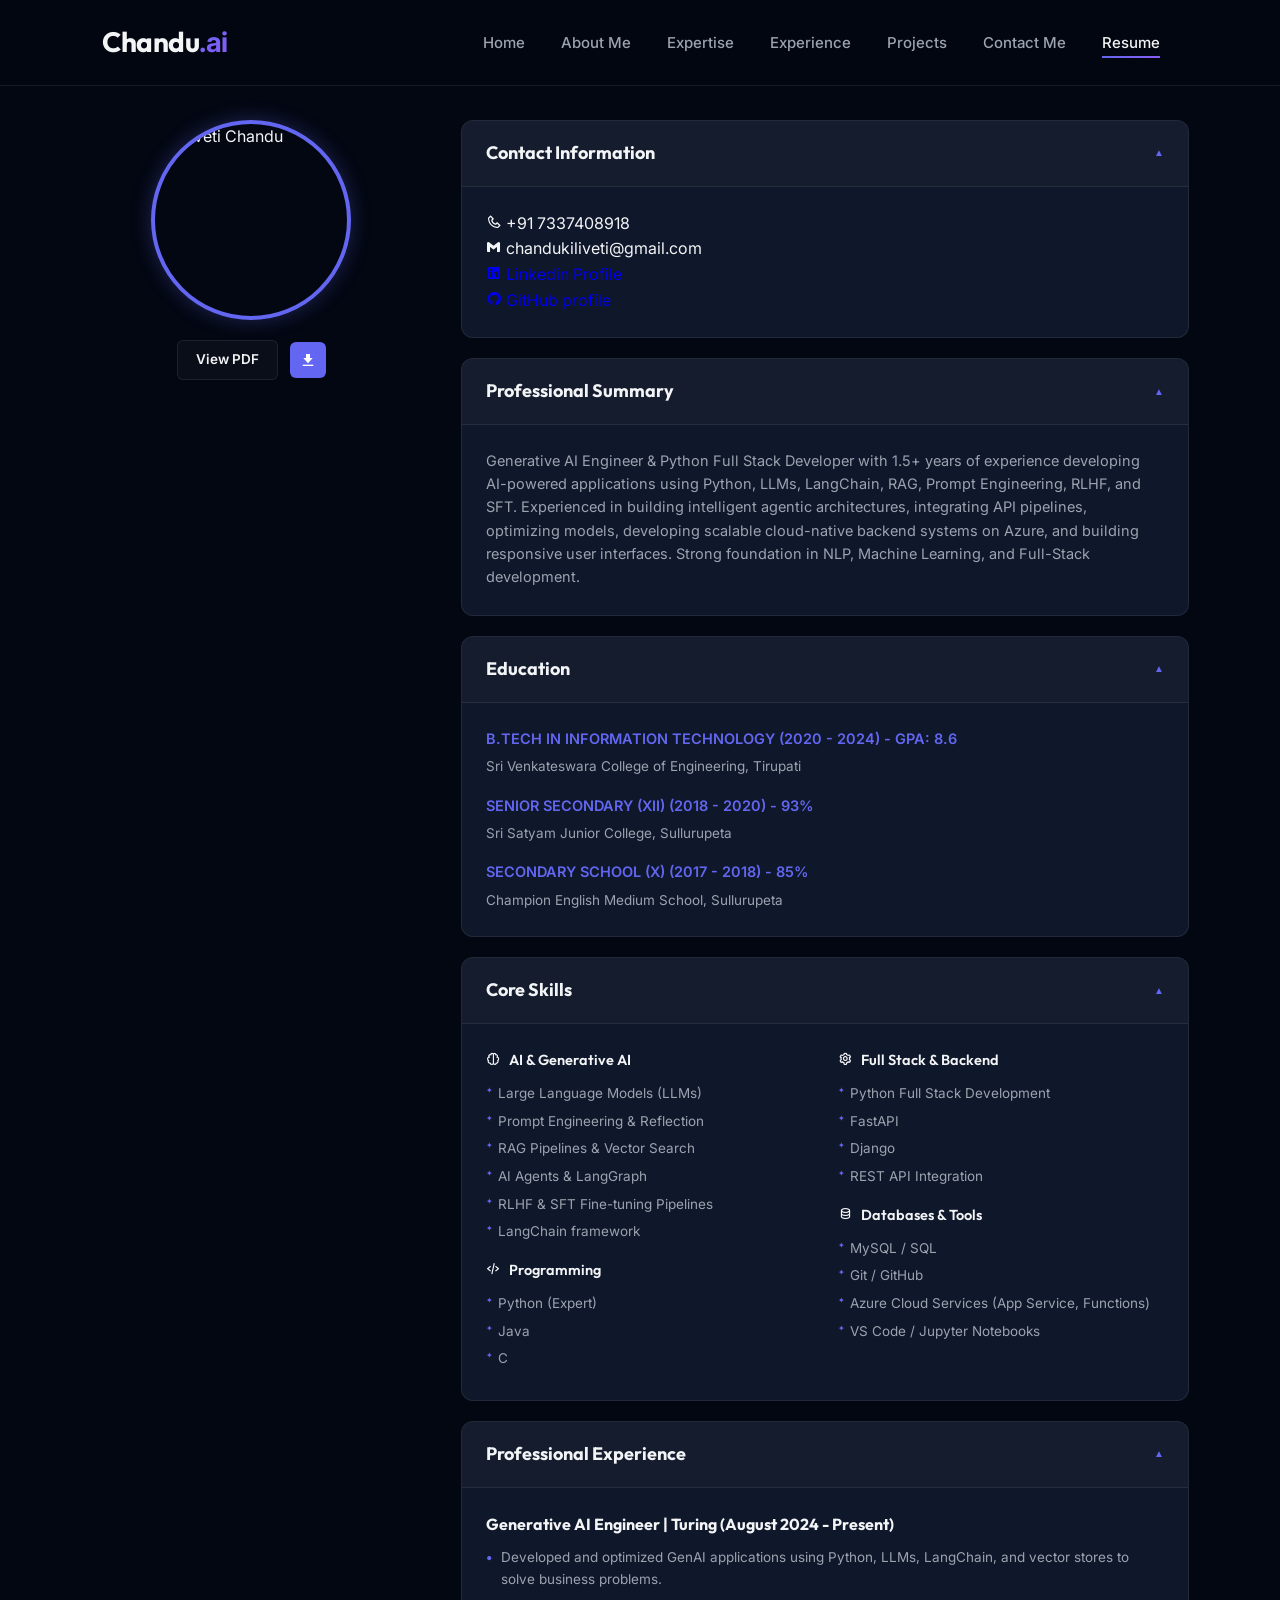
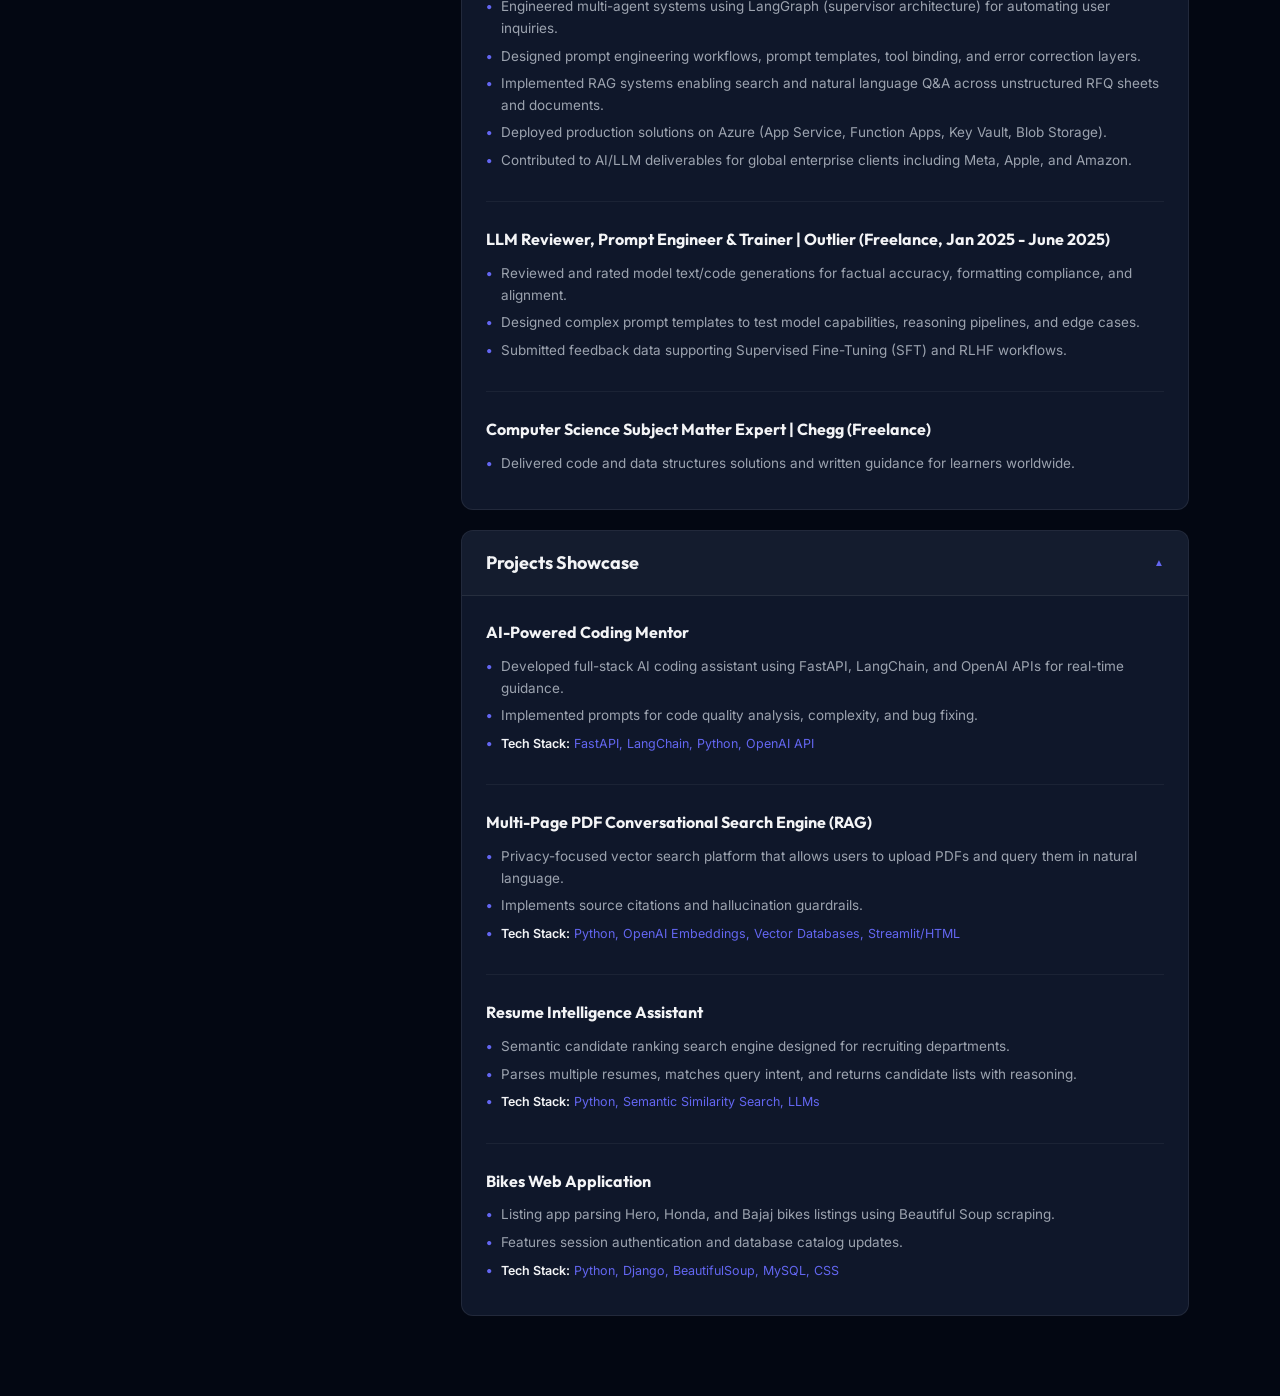
==== resume.Html @ df5c085b "feat: add python full stack developer details, customized project illustrations, and profile image c" ====
<!DOCTYPE html>
<html lang="en">
<head>
    <meta charset="UTF-8">
    <meta http-equiv="X-UA-Compatible" content="IE=edge">
    <meta name="viewport" content="width=device-width, initial-scale=1.0">
    <link rel="stylesheet" href="style.css">
    <link rel="stylesheet" href="https://cdn.jsdelivr.net/npm/boxicons@latest/css/boxicons.min.css">
    <link href="https://fonts.googleapis.com/icon?family=Material+Icons" rel="stylesheet">
    <title>Resume | Kiliveti Chandu</title>
</head>
<body>
    
    <!-- Header / Navigation -->
    <header id="Home">
        <a href="index.html" class="logo">Chandu<span>.ai</span></a>
        
        <ul class="navlist">
          <li><a href="index.html">Home</a></li>
          <li><a href="index.html#about">About Me</a></li>
          <li><a href="index.html#service">Expertise</a></li>
          <li><a href="index.html#experience">Experience</a></li>
          <li><a href="index.html#Pojects">Projects</a></li>
          <li><a href="index.html#Contact">Contact Me</a></li>
          <li><a href="resume.Html" class="active">Resume</a></li>
        </ul>     
        
        <div class="bx bx-menu" id="menu-icon"></div>
    </header>

    <div class="container">
        <!-- Sidebar with Photo & Downloads -->
        <div class="image_resume">
            <img src="resumeimg.jpg" alt="Kiliveti Chandu" width="200" height="200">
            <div class="resume-icons">
                <a class="resume-btn" href="ChandukilivetiResume.pdf" target="_blank">View PDF</a>
                <a href="ChandukilivetiResume.pdf" id="download" download><i class='bx bxs-download'></i></a>
            </div> 
        </div> 

        <!-- Resume Sections Details -->
        <div class="resumesection">
            
            <!-- Contact Info -->
            <div class="contact active">
                <h2 onclick="displayContent(this)">Contact Information</h2>
                <div class="wrapper">
                    <span><i class='bx bx-phone'></i> +91 7337408918</span><br>
                    <span><i class='bx bxl-gmail'></i> chandukiliveti@gmail.com</span><br>
                    <a href="https://www.linkedin.com/in/chandu-kiliveti-058ba7244" target="_blank"><i class='bx bxl-linkedin-square'></i> Linkedin Profile</a><br>
                    <a href="https://github.com/Chandukgit" target="_blank"><i class='bx bxl-github'></i> GitHub profile</a><br>
                </div>
            </div>

            <!-- Professional Summary -->
            <div class="content active">
                <h2 onclick="displayContent(this)">Professional Summary</h2>
                <div class="wrapper">
                    <p style="color: var(--text-secondary); font-weight: normal; font-size: 14.5px; margin-top: 0;">
                        Generative AI Engineer & Python Full Stack Developer with 1.5+ years of experience developing AI-powered applications using Python, LLMs, LangChain, RAG, Prompt Engineering, RLHF, and SFT. Experienced in building intelligent agentic architectures, integrating API pipelines, optimizing models, developing scalable cloud-native backend systems on Azure, and building responsive user interfaces. Strong foundation in NLP, Machine Learning, and Full-Stack development.
                    </p>
                </div>
            </div>

            <!-- Education -->
            <div class="content active">
                <h2 onclick="displayContent(this)">Education</h2>
                <div class="wrapper">
                    <p>B.TECH IN INFORMATION TECHNOLOGY (2020 - 2024) - GPA: 8.6</p>
                    <span>Sri Venkateswara College of Engineering, Tirupati</span>
                    
                    <p>SENIOR SECONDARY (XII) (2018 - 2020) - 93%</p>
                    <span>Sri Satyam Junior College, Sullurupeta</span>
                    
                    <p>SECONDARY SCHOOL (X) (2017 - 2018) - 85%</p>
                    <span>Champion English Medium School, Sullurupeta</span>
                </div>
            </div>

            <!-- Skills -->
            <div class="skills active">
                <h2 onclick="displayContent(this)">Core Skills</h2>
                <div class="wrapper">
                     <div class="skillswrapper">
                        <div>
                            <h3><i class='bx bx-brain'></i> AI & Generative AI</h3>
                            <ul>
                                <li>Large Language Models (LLMs)</li>
                                <li>Prompt Engineering & Reflection</li>
                                <li>RAG Pipelines & Vector Search</li>
                                <li>AI Agents & LangGraph</li>
                                <li>RLHF & SFT Fine-tuning Pipelines</li>
                                <li>LangChain framework</li>
                            </ul>
                            
                            <h3><i class='bx bx-code-alt'></i> Programming</h3>
                            <ul>
                                <li>Python (Expert)</li>
                                <li>Java</li>
                                <li>C</li>
                            </ul>
                        </div>
                        <div>
                            <h3><i class='bx bx-cog'></i> Full Stack & Backend</h3>
                            <ul>
                                <li>Python Full Stack Development</li>
                                <li>FastAPI</li>
                                <li>Django</li>
                                <li>REST API Integration</li>
                            </ul>
                            
                            <h3><i class='bx bx-data'></i> Databases & Tools</h3>
                            <ul>
                                <li>MySQL / SQL</li>
                                <li>Git / GitHub</li>
                                <li>Azure Cloud Services (App Service, Functions)</li>
                                <li>VS Code / Jupyter Notebooks</li>
                            </ul>
                        </div>
                    </div>
                </div>
            </div>

            <!-- Work Experience -->
            <div class="project-container active">
                <h2 onclick="displayContent(this)">Professional Experience</h2>
                <div class="wrapper">
                    
                    <div class="projectcontent-wrapper">
                        <h3>Generative AI Engineer | Turing (August 2024 - Present)</h3>
                        <ul>
                            <li>Developed and optimized GenAI applications using Python, LLMs, LangChain, and vector stores to solve business problems.</li>
                            <li>Engineered multi-agent systems using LangGraph (supervisor architecture) for automating user inquiries.</li>
                            <li>Designed prompt engineering workflows, prompt templates, tool binding, and error correction layers.</li>
                            <li>Implemented RAG systems enabling search and natural language Q&A across unstructured RFQ sheets and documents.</li>
                            <li>Deployed production solutions on Azure (App Service, Function Apps, Key Vault, Blob Storage).</li>
                            <li>Contributed to AI/LLM deliverables for global enterprise clients including Meta, Apple, and Amazon.</li>
                        </ul>
                    </div>

                    <div class="projectcontent-wrapper">
                        <h3>LLM Reviewer, Prompt Engineer & Trainer | Outlier (Freelance, Jan 2025 - June 2025)</h3>
                        <ul>
                            <li>Reviewed and rated model text/code generations for factual accuracy, formatting compliance, and alignment.</li>
                            <li>Designed complex prompt templates to test model capabilities, reasoning pipelines, and edge cases.</li>
                            <li>Submitted feedback data supporting Supervised Fine-Tuning (SFT) and RLHF workflows.</li>
                        </ul>
                    </div>

                    <div class="projectcontent-wrapper">
                        <h3>Computer Science Subject Matter Expert | Chegg (Freelance)</h3>
                        <ul>
                            <li>Delivered code and data structures solutions and written guidance for learners worldwide.</li>
                        </ul>
                    </div>

                </div>
            </div>

            <!-- Projects -->
            <div class="project-container active">
                <h2 onclick="displayContent(this)">Projects Showcase</h2>
                <div class="wrapper">
                    
                    <div class="projectcontent-wrapper">
                        <h3>AI-Powered Coding Mentor</h3>
                        <ul>
                            <li>Developed full-stack AI coding assistant using FastAPI, LangChain, and OpenAI APIs for real-time guidance.</li>
                            <li>Implemented prompts for code quality analysis, complexity, and bug fixing.</li>
                            <li><span>Tech Stack:</span> <p>FastAPI, LangChain, Python, OpenAI API</p></li>
                        </ul>
                    </div>    

                    <div class="projectcontent-wrapper">
                        <h3>Multi-Page PDF Conversational Search Engine (RAG)</h3>
                        <ul>
                            <li>Privacy-focused vector search platform that allows users to upload PDFs and query them in natural language.</li>
                            <li>Implements source citations and hallucination guardrails.</li>
                            <li><span>Tech Stack:</span> <p>Python, OpenAI Embeddings, Vector Databases, Streamlit/HTML</p></li>
                        </ul>
                    </div>  

                    <div class="projectcontent-wrapper">
                        <h3>Resume Intelligence Assistant</h3>
                        <ul>
                            <li>Semantic candidate ranking search engine designed for recruiting departments.</li>
                            <li>Parses multiple resumes, matches query intent, and returns candidate lists with reasoning.</li>
                            <li><span>Tech Stack:</span> <p>Python, Semantic Similarity Search, LLMs</p></li>
                        </ul>
                    </div>

                    <div class="projectcontent-wrapper">
                        <h3>Bikes Web Application</h3>
                        <ul>
                            <li>Listing app parsing Hero, Honda, and Bajaj bikes listings using Beautiful Soup scraping.</li>
                            <li>Features session authentication and database catalog updates.</li>
                            <li><span>Tech Stack:</span> <p>Python, Django, BeautifulSoup, MySQL, CSS</p></li>
                        </ul>
                    </div>

                </div>
            </div>

        </div>
    </div>
    
    <script type="text/javascript" src="script.js"></script>
</body>
</html>
---- style.css ----
@import url('https://fonts.googleapis.com/css2?family=Inter:wght@300;400;500;600;700&family=Outfit:wght@400;500;600;700;800&display=swap');

:root {
  --bg-color: #030712;         /* Deep dark background */
  --bg-card: #0f172a;          /* Slate 900 */
  --bg-card-hover: #1e293b;    /* Slate 800 */
  --text-primary: #f3f4f6;     /* Slate 100 */
  --text-secondary: #9ca3af;   /* Slate 400 */
  --text-muted: #6b7280;       /* Slate 500 */
  --primary-color: #6366f1;    /* Indigo 500 */
  --primary-glow: rgba(99, 102, 241, 0.15);
  --accent-violet: #8b5cf6;    /* Violet 500 */
  --accent-emerald: #10b981;   /* Emerald 500 */
  --accent-orange: #f97316;    /* Orange 500 */
  --gradient-primary: linear-gradient(135deg, #6366f1 0%, #8b5cf6 100%);
  --gradient-text: linear-gradient(135deg, #a5b4fc 0%, #c084fc 100%);
  --border-color: rgba(255, 255, 255, 0.08);
  --border-color-hover: rgba(255, 255, 255, 0.15);
  
  --font-heading: 'Outfit', sans-serif;
  --font-body: 'Inter', sans-serif;
  
  --transition-fast: 0.2s ease;
  --transition-normal: 0.3s cubic-bezier(0.4, 0, 0.2, 1);
  --transition-slow: 0.5s ease;
}

/* Reset and base styles */
* {
  padding: 0;
  margin: 0;
  box-sizing: border-box;
  font-family: var(--font-body);
  text-decoration: none;
  scroll-behavior: smooth;
  outline: none;
}

body {
  background: var(--bg-color);
  color: var(--text-primary);
  overflow-x: hidden;
  line-height: 1.6;
}

/* Custom Scrollbar */
::-webkit-scrollbar {
  width: 8px;
}
::-webkit-scrollbar-track {
  background: var(--bg-color);
}
::-webkit-scrollbar-thumb {
  background: var(--bg-card);
  border-radius: 4px;
  border: 2px solid var(--bg-color);
}
::-webkit-scrollbar-thumb:hover {
  background: var(--primary-color);
}

/* Header & Nav */
header {
  position: fixed;
  top: 0;
  left: 0;
  width: 100%;
  padding: 20px 8%;
  display: flex;
  justify-content: space-between;
  align-items: center;
  z-index: 1000;
  background: rgba(3, 7, 18, 0.75);
  backdrop-filter: blur(12px);
  border-bottom: 1px solid var(--border-color);
  transition: var(--transition-normal);
}

header.sticky {
  padding: 15px 8%;
  background: rgba(3, 7, 18, 0.95);
  box-shadow: 0 10px 30px -10px rgba(0, 0, 0, 0.5);
}

.logo {
  font-family: var(--font-heading);
  font-size: 28px;
  font-weight: 700;
  letter-spacing: -0.5px;
  color: var(--text-primary);
}

.logo span {
  background: var(--gradient-primary);
  -webkit-background-clip: text;
  -webkit-text-fill-color: transparent;
}

.navlist {
  display: flex;
  align-items: center;
}

.navlist li {
  list-style: none;
}

.navlist a {
  color: var(--text-secondary);
  font-size: 15px;
  font-weight: 500;
  margin: 0 18px;
  position: relative;
  transition: var(--transition-fast);
}

.navlist a:hover,
.navlist a.active {
  color: var(--text-primary);
}

.navlist a::after {
  content: '';
  position: absolute;
  bottom: -6px;
  left: 0;
  width: 0;
  height: 2px;
  background: var(--gradient-primary);
  transition: var(--transition-fast);
}

.navlist a:hover::after,
.navlist a.active::after {
  width: 100%;
}

#menu-icon {
  font-size: 32px;
  color: var(--text-primary);
  cursor: pointer;
  display: none;
  z-index: 1001;
}

/* Sections General */
section {
  padding: 100px 8% 80px;
  min-height: 100vh;
  display: flex;
  flex-direction: column;
  justify-content: center;
  position: relative;
}

.main-text {
  text-align: center;
  margin-bottom: 4rem;
}

.main-text p {
  color: var(--primary-color);
  font-family: var(--font-heading);
  font-size: 14px;
  font-weight: 600;
  text-transform: uppercase;
  letter-spacing: 2px;
  margin-bottom: 8px;
}

.main-text h2 {
  font-family: var(--font-heading);
  font-size: 38px;
  font-weight: 700;
  color: var(--text-primary);
}

.main-text h2 span {
  background: var(--gradient-primary);
  -webkit-background-clip: text;
  -webkit-text-fill-color: transparent;
}

/* Hero Section */
.secondsection {
  display: grid;
  grid-template-columns: 1.2fr 0.8fr;
  align-items: center;
  gap: 30px;
  padding-top: 140px;
}

.middle {
  max-width: 650px;
}

.helloim {
  display: flex;
  align-items: center;
  gap: 12px;
  margin-bottom: 15px;
}

.helloim span {
  padding: 6px 12px;
  background: rgba(99, 102, 241, 0.15);
  border: 1px solid rgba(99, 102, 241, 0.3);
  color: var(--primary-color);
  font-size: 13px;
  font-weight: 600;
  border-radius: 20px;
  text-transform: uppercase;
  letter-spacing: 1px;
}

.helloim p {
  color: var(--text-secondary);
  font-weight: 500;
}

.detail h1 {
  font-family: var(--font-heading);
  font-size: 54px;
  font-weight: 800;
  line-height: 1.1;
  margin-bottom: 10px;
  letter-spacing: -1px;
}

.webdev {
  display: flex;
  align-items: center;
  gap: 8px;
  font-family: var(--font-heading);
  font-size: 32px;
  font-weight: 700;
  margin-bottom: 20px;
}

.webdev .web {
  color: var(--text-primary);
}

.webdev .developer {
  background: var(--gradient-primary);
  -webkit-background-clip: text;
  -webkit-text-fill-color: transparent;
}

#text {
  font-size: 16px;
  color: var(--text-secondary);
  margin-bottom: 35px;
  max-width: 550px;
}

.buttons {
  display: flex;
  align-items: center;
  gap: 25px;
}

.sayhello {
  padding: 12px 28px;
  background: var(--gradient-primary);
  border: none;
  border-radius: 8px;
  box-shadow: 0 4px 15px rgba(99, 102, 241, 0.3);
  transition: var(--transition-normal);
  cursor: pointer;
}

.sayhello:hover {
  transform: translateY(-3px);
  box-shadow: 0 6px 20px rgba(99, 102, 241, 0.5);
}

.sayhello a {
  color: #fff;
  font-weight: 600;
  font-size: 15px;
}

.watch {
  display: flex;
  align-items: center;
  gap: 10px;
  cursor: pointer;
}

.watch a {
  display: flex;
  align-items: center;
  gap: 8px;
}

.watch span.material-icons {
  font-size: 40px;
  color: var(--primary-color);
  transition: var(--transition-normal);
}

.watch:hover span.material-icons {
  transform: scale(1.1);
  color: var(--accent-violet);
}

#watchtexxt {
  color: var(--text-primary);
  font-weight: 600;
  font-size: 15px;
  transition: var(--transition-fast);
}

.watch:hover #watchtexxt {
  color: var(--primary-color);
}

/* Hero Image & Glow Circle */
.img {
  position: relative;
  display: flex;
  justify-content: center;
  align-items: center;
}

.circle {
  position: absolute;
  width: 320px;
  height: 320px;
  background: var(--gradient-primary);
  border-radius: 50%;
  filter: blur(80px);
  opacity: 0.25;
  z-index: 0;
  animation: floatCircle 8s infinite alternate ease-in-out;
}

.img img {
  max-width: 100%;
  height: auto;
  position: relative;
  z-index: 1;
  filter: drop-shadow(0 10px 20px rgba(0,0,0,0.5));
  border-radius: 20px;
  transition: var(--transition-slow);
}

.img:hover img {
  transform: scale(1.03) translateY(-5px);
}

@keyframes floatCircle {
  0% {
    transform: scale(1) translate(0, 0);
  }
  100% {
    transform: scale(1.2) translate(10px, -10px);
  }
}

/* About Section */
.about {
  display: grid;
  grid-template-columns: 0.9fr 1.1fr;
  align-items: center;
  gap: 50px;
}

.about-img {
  display: flex;
  justify-content: center;
  position: relative;
}

.about-img img {
  max-width: 90%;
  border-radius: 16px;
  border: 1px solid var(--border-color);
  box-shadow: 0 20px 40px -15px rgba(0,0,0,0.5);
  background: var(--bg-card);
}

.about-text h2 {
  font-family: var(--font-heading);
  font-size: 38px;
  font-weight: 700;
  margin-bottom: 10px;
}

.about-text h2 span {
  background: var(--gradient-primary);
  -webkit-background-clip: text;
  -webkit-text-fill-color: transparent;
}

.about-text h4 {
  color: var(--primary-color);
  font-family: var(--font-heading);
  font-size: 18px;
  font-weight: 600;
  margin-bottom: 20px;
}

.about-text p {
  color: var(--text-secondary);
  font-size: 15.5px;
  line-height: 1.7;
  margin-bottom: 15px;
}

.about-text p span.highlight {
  color: var(--text-primary);
  font-weight: 600;
}

.orangebutton {
  padding: 10px 22px;
  background: rgba(255, 255, 255, 0.05);
  border: 1px solid var(--border-color);
  color: var(--text-primary);
  font-weight: 600;
  font-size: 14px;
  border-radius: 8px;
  cursor: pointer;
  transition: var(--transition-fast);
  margin-top: 15px;
}

.orangebutton:hover {
  background: var(--gradient-primary);
  border-color: transparent;
  transform: translateY(-2px);
}

#about-para {
  margin-top: 15px;
  padding-top: 15px;
  border-top: 1px solid var(--border-color);
}

/* Skills Badges Grid */
.skills-container {
  margin-top: 30px;
}

.skills-category {
  margin-bottom: 20px;
}

.skills-category h5 {
  font-family: var(--font-heading);
  font-size: 14px;
  font-weight: 600;
  color: var(--text-primary);
  margin-bottom: 10px;
  text-transform: uppercase;
  letter-spacing: 1px;
}

.skills-badges {
  display: flex;
  flex-wrap: wrap;
  gap: 10px;
}

.skills-badges span {
  padding: 6px 14px;
  background: rgba(255, 255, 255, 0.03);
  border: 1px solid var(--border-color);
  color: var(--text-secondary);
  font-size: 13px;
  font-weight: 500;
  border-radius: 8px;
  transition: var(--transition-fast);
}

.skills-badges span:hover {
  background: rgba(99, 102, 241, 0.08);
  border-color: var(--primary-color);
  color: var(--text-primary);
  transform: translateY(-2px);
}

/* Services / Expertise Section */
.services {
  background: #090e18;
}

.services-content {
  display: grid;
  grid-template-columns: repeat(auto-fit, minmax(300px, 1fr));
  gap: 25px;
  margin-top: 2rem;
}

.box {
  background: var(--bg-card);
  border: 1px solid var(--border-color);
  padding: 40px;
  border-radius: 12px;
  transition: var(--transition-normal);
  position: relative;
  overflow: hidden;
}

.box::before {
  content: '';
  position: absolute;
  top: 0;
  left: 0;
  width: 100%;
  height: 3px;
  background: var(--gradient-primary);
  opacity: 0;
  transition: var(--transition-normal);
}

.box:hover::before {
  opacity: 1;
}

.box:hover {
  transform: translateY(-8px);
  border-color: var(--border-color-hover);
  box-shadow: 0 20px 30px -10px rgba(0, 0, 0, 0.3);
}

.s-icons {
  width: 55px;
  height: 55px;
  background: rgba(99, 102, 241, 0.1);
  border-radius: 10px;
  display: flex;
  align-items: center;
  justify-content: center;
  margin-bottom: 25px;
  transition: var(--transition-normal);
}

.s-icons i {
  font-size: 26px;
  color: var(--primary-color);
  transition: var(--transition-normal);
}

.box:hover .s-icons {
  background: var(--gradient-primary);
}

.box:hover .s-icons i {
  color: #fff;
}

.box h3 {
  font-family: var(--font-heading);
  font-size: 20px;
  font-weight: 600;
  margin-bottom: 15px;
  color: var(--text-primary);
}

.box p {
  color: var(--text-secondary);
  font-size: 14.5px;
  line-height: 1.6;
  margin-bottom: 20px;
}

.read {
  display: inline-block;
  padding: 8px 18px;
  background: rgba(255, 255, 255, 0.04);
  border: 1px solid var(--border-color);
  color: var(--text-secondary);
  font-size: 13.5px;
  font-weight: 500;
  border-radius: 6px;
  transition: var(--transition-fast);
  cursor: pointer;
}

.read:hover {
  background: var(--primary-color);
  color: #fff;
  border-color: transparent;
  transform: translateY(-2px);
}

#servide-webpara, #Programming-para {
  margin-top: 15px;
  padding-top: 15px;
  border-top: 1px solid var(--border-color);
}

/* Experience / Timeline Section */
.experience-timeline {
  position: relative;
  max-width: 850px;
  margin: 0 auto;
  padding: 20px 0;
}

.experience-timeline::before {
  content: '';
  position: absolute;
  top: 0;
  left: 30px;
  height: 100%;
  width: 2px;
  background: var(--border-color);
}

.timeline-item {
  position: relative;
  margin-bottom: 45px;
  padding-left: 70px;
}

.timeline-dot {
  position: absolute;
  left: 21px;
  top: 5px;
  width: 20px;
  height: 20px;
  background: var(--bg-color);
  border: 4px solid var(--primary-color);
  border-radius: 50%;
  z-index: 1;
}

.timeline-item:hover .timeline-dot {
  background: var(--accent-violet);
  box-shadow: 0 0 10px var(--primary-color);
}

.timeline-content {
  background: var(--bg-card);
  border: 1px solid var(--border-color);
  padding: 30px;
  border-radius: 12px;
  transition: var(--transition-normal);
}

.timeline-content:hover {
  border-color: var(--border-color-hover);
}

.timeline-header {
  display: flex;
  justify-content: space-between;
  align-items: flex-start;
  flex-wrap: wrap;
  gap: 10px;
  margin-bottom: 15px;
}

.timeline-header h3 {
  font-family: var(--font-heading);
  font-size: 20px;
  font-weight: 700;
  color: var(--text-primary);
}

.timeline-header h3 span {
  font-weight: 500;
  color: var(--primary-color);
}

.timeline-header .duration {
  font-size: 13px;
  color: var(--accent-emerald);
  font-weight: 600;
  background: rgba(16, 185, 129, 0.1);
  padding: 4px 10px;
  border-radius: 20px;
}

.timeline-body p {
  font-size: 14.5px;
  color: var(--text-secondary);
  margin-bottom: 12px;
}

.timeline-body ul {
  list-style: none;
}

.timeline-body ul li {
  font-size: 14px;
  color: var(--text-secondary);
  margin-bottom: 8px;
  padding-left: 18px;
  position: relative;
  line-height: 1.5;
}

.timeline-body ul li::before {
  content: '✦';
  position: absolute;
  left: 0;
  color: var(--primary-color);
  font-size: 10px;
  top: 1px;
}

/* Sub-Projects Accordion inside Timeline */
.turing-projects {
  margin-top: 20px;
  border-top: 1px solid var(--border-color);
  padding-top: 20px;
}

.turing-projects h4 {
  font-family: var(--font-heading);
  font-size: 15.5px;
  font-weight: 600;
  color: var(--text-primary);
  margin-bottom: 12px;
}

.turing-accordion {
  display: flex;
  flex-direction: column;
  gap: 10px;
}

.acc-item {
  border: 1px solid var(--border-color);
  border-radius: 8px;
  overflow: hidden;
  background: rgba(255, 255, 255, 0.01);
}

.acc-header {
  padding: 14px 20px;
  display: flex;
  justify-content: space-between;
  align-items: center;
  cursor: pointer;
  transition: var(--transition-fast);
  background: rgba(255, 255, 255, 0.02);
}

.acc-header:hover {
  background: rgba(255, 255, 255, 0.04);
}

.acc-header h5 {
  font-family: var(--font-heading);
  font-size: 14px;
  font-weight: 600;
  color: var(--text-primary);
}

.acc-header i {
  font-size: 18px;
  color: var(--text-secondary);
  transition: var(--transition-normal);
}

.acc-content {
  max-height: 0;
  overflow: hidden;
  transition: max-height 0.4s cubic-bezier(0, 1, 0, 1);
  background: rgba(0, 0, 0, 0.15);
}

.acc-content-inner {
  padding: 18px 20px;
}

.acc-item.active .acc-content {
  max-height: 1000px;
  transition: max-height 0.5s cubic-bezier(1, 0, 1, 0);
}

.acc-item.active .acc-header i {
  transform: rotate(180deg);
  color: var(--primary-color);
}

/* Projects Section */
.Pojects {
  background: #090e18;
}

.project-grid {
  display: grid;
  grid-template-columns: repeat(auto-fit, minmax(320px, 1fr));
  gap: 25px;
  margin-top: 2rem;
}

.project-card {
  background: var(--bg-card);
  border: 1px solid var(--border-color);
  border-radius: 12px;
  overflow: hidden;
  transition: var(--transition-normal);
  display: flex;
  flex-direction: column;
}

.project-card:hover {
  transform: translateY(-8px);
  border-color: var(--border-color-hover);
  box-shadow: 0 20px 30px -10px rgba(0, 0, 0, 0.4);
}

.project-img-wrapper {
  position: relative;
  height: 200px;
  overflow: hidden;
  background: #141c2f;
}

.project-img-wrapper img {
  width: 100%;
  height: 100%;
  object-fit: cover;
  transition: var(--transition-slow);
}

.project-card:hover .project-img-wrapper img {
  transform: scale(1.08);
}

.project-overlay {
  position: absolute;
  top: 0;
  left: 0;
  width: 100%;
  height: 100%;
  background: rgba(3, 7, 18, 0.8);
  backdrop-filter: blur(4px);
  display: flex;
  align-items: center;
  justify-content: center;
  opacity: 0;
  transition: var(--transition-normal);
}

.project-card:hover .project-overlay {
  opacity: 1;
}

.project-link-btn {
  width: 50px;
  height: 50px;
  border-radius: 50%;
  background: var(--gradient-primary);
  color: #fff;
  display: flex;
  align-items: center;
  justify-content: center;
  font-size: 20px;
  box-shadow: 0 4px 10px rgba(99, 102, 241, 0.4);
  transition: var(--transition-normal);
}

.project-link-btn:hover {
  transform: scale(1.1);
  box-shadow: 0 6px 15px rgba(99, 102, 241, 0.6);
}

.project-details {
  padding: 25px;
  display: flex;
  flex-direction: column;
  flex-grow: 1;
}

.project-tags {
  display: flex;
  flex-wrap: wrap;
  gap: 8px;
  margin-bottom: 12px;
}

.project-tags span {
  font-size: 11px;
  font-weight: 600;
  background: rgba(99, 102, 241, 0.1);
  color: var(--primary-color);
  padding: 3px 8px;
  border-radius: 4px;
  text-transform: uppercase;
}

.project-details h3 {
  font-family: var(--font-heading);
  font-size: 19px;
  font-weight: 600;
  margin-bottom: 10px;
  color: var(--text-primary);
}

.project-details p {
  font-size: 13.5px;
  color: var(--text-secondary);
  line-height: 1.6;
  margin-bottom: 15px;
  flex-grow: 1;
}

.project-footer {
  display: flex;
  justify-content: space-between;
  align-items: center;
  border-top: 1px solid var(--border-color);
  padding-top: 15px;
  margin-top: auto;
}

.project-tech-stack {
  font-size: 12px;
  color: var(--text-muted);
}

.project-git-link {
  font-size: 13px;
  color: var(--text-primary);
  font-weight: 600;
  display: flex;
  align-items: center;
  gap: 5px;
  transition: var(--transition-fast);
}

.project-git-link:hover {
  color: var(--primary-color);
}

/* Contact Section */
.Contact {
  display: grid;
  grid-template-columns: 1fr 1.1fr;
  gap: 60px;
  align-items: center;
}

.Contact-text h2 {
  font-family: var(--font-heading);
  font-size: 38px;
  font-weight: 700;
  margin-bottom: 15px;
}

.Contact-text h2 span {
  background: var(--gradient-primary);
  -webkit-background-clip: text;
  -webkit-text-fill-color: transparent;
}

.Contact-text h4 {
  font-family: var(--font-heading);
  font-size: 18px;
  font-weight: 600;
  color: var(--text-primary);
  margin-bottom: 15px;
}

.Contact-text p {
  color: var(--text-secondary);
  font-size: 15px;
  line-height: 1.7;
  margin-bottom: 30px;
}

.list {
  list-style: none;
  margin-bottom: 30px;
}

.list li {
  margin-bottom: 12px;
}

.list li a {
  display: inline-flex;
  align-items: center;
  gap: 10px;
  color: var(--text-secondary);
  font-size: 14.5px;
  transition: var(--transition-fast);
}

.list li a:hover {
  color: var(--primary-color);
  transform: translateX(4px);
}

.contact-icons {
  display: flex;
  gap: 12px;
}

.contact-icons a {
  width: 42px;
  height: 42px;
  border-radius: 8px;
  background: rgba(255, 255, 255, 0.03);
  border: 1px solid var(--border-color);
  color: var(--text-secondary);
  display: flex;
  align-items: center;
  justify-content: center;
  font-size: 18px;
  transition: var(--transition-normal);
}

.contact-icons a:hover {
  background: var(--gradient-primary);
  color: #fff;
  border-color: transparent;
  transform: translateY(-3px);
}

.contact-form {
  background: var(--bg-card);
  border: 1px solid var(--border-color);
  padding: 40px;
  border-radius: 16px;
  box-shadow: 0 20px 40px -15px rgba(0, 0, 0, 0.3);
}

.contact-form form {
  display: flex;
  flex-direction: column;
  gap: 15px;
}

.contact-form input,
.contact-form textarea {
  width: 100%;
  padding: 14px 18px;
  background: rgba(255, 255, 255, 0.02);
  border: 1px solid var(--border-color);
  color: var(--text-primary);
  font-size: 14.5px;
  border-radius: 8px;
  transition: var(--transition-normal);
}

.contact-form input:focus,
.contact-form textarea:focus {
  background: rgba(255, 255, 255, 0.04);
  border-color: var(--primary-color);
  box-shadow: 0 0 10px rgba(99, 102, 241, 0.15);
}

.contact-form textarea {
  resize: none;
  height: 150px;
}

.contact-form .submit {
  padding: 14px;
  background: var(--gradient-primary);
  color: #fff;
  font-weight: 600;
  border: none;
  border-radius: 8px;
  cursor: pointer;
  transition: var(--transition-normal);
  box-shadow: 0 4px 15px rgba(99, 102, 241, 0.3);
}

.contact-form .submit:hover {
  transform: translateY(-2px);
  box-shadow: 0 6px 20px rgba(99, 102, 241, 0.5);
}

/* Footer & Top Scroll */
.end {
  padding: 30px 8%;
  display: flex;
  justify-content: space-between;
  align-items: center;
  background: #030712;
  border-top: 1px solid var(--border-color);
}

.last-text p {
  color: var(--text-secondary);
  font-size: 13.5px;
}

.top a {
  width: 40px;
  height: 40px;
  border-radius: 8px;
  background: var(--gradient-primary);
  color: #fff;
  display: flex;
  align-items: center;
  justify-content: center;
  font-size: 18px;
  box-shadow: 0 4px 10px rgba(99, 102, 241, 0.3);
  transition: var(--transition-normal);
}

.top a:hover {
  transform: translateY(-3px);
  box-shadow: 0 6px 15px rgba(99, 102, 241, 0.5);
}

/* ---------------------------------------------------- */
/* Resume HTML Specific Styles */
/* ---------------------------------------------------- */

.container {
  display: grid;
  grid-template-columns: 320px 1fr;
  gap: 50px;
  padding-top: 120px;
  max-width: 1200px;
  margin: 0 auto;
  padding-left: 4%;
  padding-right: 4%;
  padding-bottom: 80px;
}

.image_resume {
  display: flex;
  flex-direction: column;
  align-items: center;
  gap: 20px;
  position: sticky;
  top: 120px;
}

.image_resume img {
  width: 200px;
  height: 200px;
  border-radius: 50%;
  object-fit: cover;
  object-position: top;
  border: 4px solid var(--primary-color);
  box-shadow: 0 0 20px rgba(99, 102, 241, 0.3);
}

.resume-icons {
  display: flex;
  align-items: center;
  gap: 12px;
  width: 100%;
  justify-content: center;
}

.resume-btn {
  padding: 8px 18px;
  background: rgba(255,255,255,0.03);
  border: 1px solid var(--border-color);
  color: var(--text-primary);
  border-radius: 6px;
  font-size: 13.5px;
  font-weight: 600;
  transition: var(--transition-fast);
}

.resume-btn:hover {
  background: var(--gradient-primary);
  border-color: transparent;
  transform: translateY(-2px);
}

#download {
  width: 36px;
  height: 36px;
  border-radius: 6px;
  background: var(--primary-color);
  color: #fff;
  display: flex;
  align-items: center;
  justify-content: center;
  transition: var(--transition-fast);
}

#download:hover {
  background: var(--accent-violet);
  transform: translateY(-2px);
}

.resumesection {
  display: flex;
  flex-direction: column;
  gap: 20px;
}

.resumesection > div {
  background: var(--bg-card);
  border: 1px solid var(--border-color);
  border-radius: 12px;
  overflow: hidden;
}

.resumesection h2 {
  font-family: var(--font-heading);
  font-size: 18px;
  font-weight: 700;
  padding: 18px 24px;
  background: rgba(255, 255, 255, 0.02);
  border-bottom: 1px solid var(--border-color);
  color: var(--text-primary);
  cursor: pointer;
  display: flex;
  justify-content: space-between;
  align-items: center;
  transition: var(--transition-fast);
}

.resumesection h2::after {
  content: '▼';
  font-size: 10px;
  color: var(--text-secondary);
}

.resumesection > div.active h2::after {
  content: '▲';
  color: var(--primary-color);
}

.wrapper {
  padding: 24px;
  display: none;
}

.resumesection > div.active .wrapper {
  display: block;
}

/* Resume Education, Skills & Project formatting */
.content p {
  font-size: 14.5px;
  font-weight: 600;
  color: var(--primary-color);
  margin-top: 15px;
  margin-bottom: 3px;
}

.content p:first-child {
  margin-top: 0;
}

.content span {
  font-size: 13.5px;
  color: var(--text-secondary);
}

.skillswrapper {
  display: grid;
  grid-template-columns: 1fr 1fr;
  gap: 25px;
}

.skillswrapper h3 {
  font-family: var(--font-heading);
  font-size: 14.5px;
  font-weight: 600;
  color: var(--text-primary);
  margin-bottom: 12px;
  margin-top: 15px;
  display: flex;
  align-items: center;
  gap: 8px;
}

.skillswrapper h3:first-child,
.skillswrapper h3:nth-child(2) {
  margin-top: 0;
}

.skillswrapper ul {
  list-style: none;
}

.skillswrapper ul li {
  font-size: 13.5px;
  color: var(--text-secondary);
  margin-bottom: 6px;
  padding-left: 12px;
  position: relative;
}

.skillswrapper ul li::before {
  content: '✦';
  position: absolute;
  left: 0;
  color: var(--primary-color);
  font-size: 8px;
  top: 1px;
}

.projectcontent-wrapper {
  margin-bottom: 25px;
  border-bottom: 1px solid rgba(255,255,255,0.05);
  padding-bottom: 20px;
}

.projectcontent-wrapper:last-child {
  margin-bottom: 0;
  border-bottom: none;
  padding-bottom: 0;
}

.projectcontent-wrapper h3 {
  font-family: var(--font-heading);
  font-size: 16px;
  font-weight: 700;
  color: var(--text-primary);
  margin-bottom: 10px;
}

.projectcontent-wrapper ul {
  list-style: none;
  margin-bottom: 10px;
}

.projectcontent-wrapper ul li {
  font-size: 13.5px;
  color: var(--text-secondary);
  margin-bottom: 6px;
  padding-left: 15px;
  position: relative;
}

.projectcontent-wrapper ul li::before {
  content: '•';
  position: absolute;
  left: 0;
  color: var(--primary-color);
  font-weight: bold;
}

.projectcontent-wrapper span {
  font-size: 12.5px;
  font-weight: 600;
  color: var(--text-primary);
}

.projectcontent-wrapper p {
  font-size: 12.5px;
  color: var(--primary-color);
  display: inline;
}

.Internship-wrapper {
  margin-bottom: 20px;
}

.Internship-wrapper:last-child {
  margin-bottom: 0;
}

.Internship-wrapper h3 {
  font-family: var(--font-heading);
  font-size: 15px;
  font-weight: 700;
  color: var(--text-primary);
  margin-bottom: 5px;
}

.Internship-wrapper p {
  font-size: 12.5px;
  color: var(--text-muted);
  margin-bottom: 10px;
}

.Internship-wrapper ul {
  list-style: none;
}

.Internship-wrapper ul li {
  font-size: 13.5px;
  color: var(--text-secondary);
  margin-bottom: 6px;
  padding-left: 15px;
  position: relative;
}

.Internship-wrapper ul li::before {
  content: '✦';
  position: absolute;
  left: 0;
  color: var(--primary-color);
  font-size: 8px;
  top: 2px;
}

.Internship-wrapper ul li a {
  color: var(--primary-color);
  font-weight: 600;
}

.Internship-wrapper ul li a:hover {
  text-decoration: underline;
}

/* ---------------------------------------------------- */
/* Responsive Media Queries */
/* ---------------------------------------------------- */

@media (max-width: 1200px) {
  header {
    padding: 15px 5%;
  }
  header.sticky {
    padding: 12px 5%;
  }
  section {
    padding: 90px 5% 70px;
  }
  .container {
    padding-left: 2%;
    padding-right: 2%;
    gap: 30px;
  }
}

@media (max-width: 992px) {
  :root {
    --big-font: 4rem;
    --h2-font: 2.5rem;
  }
  .secondsection {
    grid-template-columns: 1fr;
    text-align: center;
    padding-top: 120px;
    gap: 40px;
  }
  .middle {
    max-width: 100%;
    display: flex;
    flex-direction: column;
    align-items: center;
  }
  .helloim {
    justify-content: center;
  }
  .webdev {
    justify-content: center;
  }
  #text {
    margin-left: auto;
    margin-right: auto;
  }
  .buttons {
    justify-content: center;
  }
  .about {
    grid-template-columns: 1fr;
    gap: 40px;
    text-align: center;
  }
  .about-img img {
    max-width: 80%;
  }
  .skills-category h5 {
    text-align: center;
  }
  .skills-badges {
    justify-content: center;
  }
  .Contact {
    grid-template-columns: 1fr;
    gap: 40px;
  }
  .container {
    grid-template-columns: 1fr;
    padding-top: 100px;
  }
  .image_resume {
    position: static;
  }
}

@media (max-width: 768px) {
  #menu-icon {
    display: block;
  }
  .navlist {
    position: absolute;
    top: 100%;
    right: -100%;
    width: 260px;
    height: 100vh;
    background: rgba(15, 23, 42, 0.98);
    backdrop-filter: blur(15px);
    border-left: 1px solid var(--border-color);
    display: flex;
    flex-direction: column;
    padding: 40px 30px;
    align-items: flex-start;
    justify-content: flex-start;
    gap: 25px;
    transition: var(--transition-normal);
  }
  .navlist.open {
    right: 0;
  }
  .navlist a {
    margin: 0;
    font-size: 18px;
    width: 100%;
    padding-bottom: 5px;
  }
  .navlist a::after {
    bottom: 0;
  }
  .detail h1 {
    font-size: 40px;
  }
  .webdev {
    font-size: 24px;
  }
  .main-text h2 {
    font-size: 30px;
  }
  .experience-timeline::before {
    left: 20px;
  }
  .timeline-item {
    padding-left: 45px;
  }
  .timeline-dot {
    left: 11px;
  }
  .timeline-header {
    flex-direction: column;
    align-items: flex-start;
    gap: 5px;
  }
  .contact-form {
    padding: 25px;
  }
  .skillswrapper {
    grid-template-columns: 1fr;
    gap: 15px;
  }
}
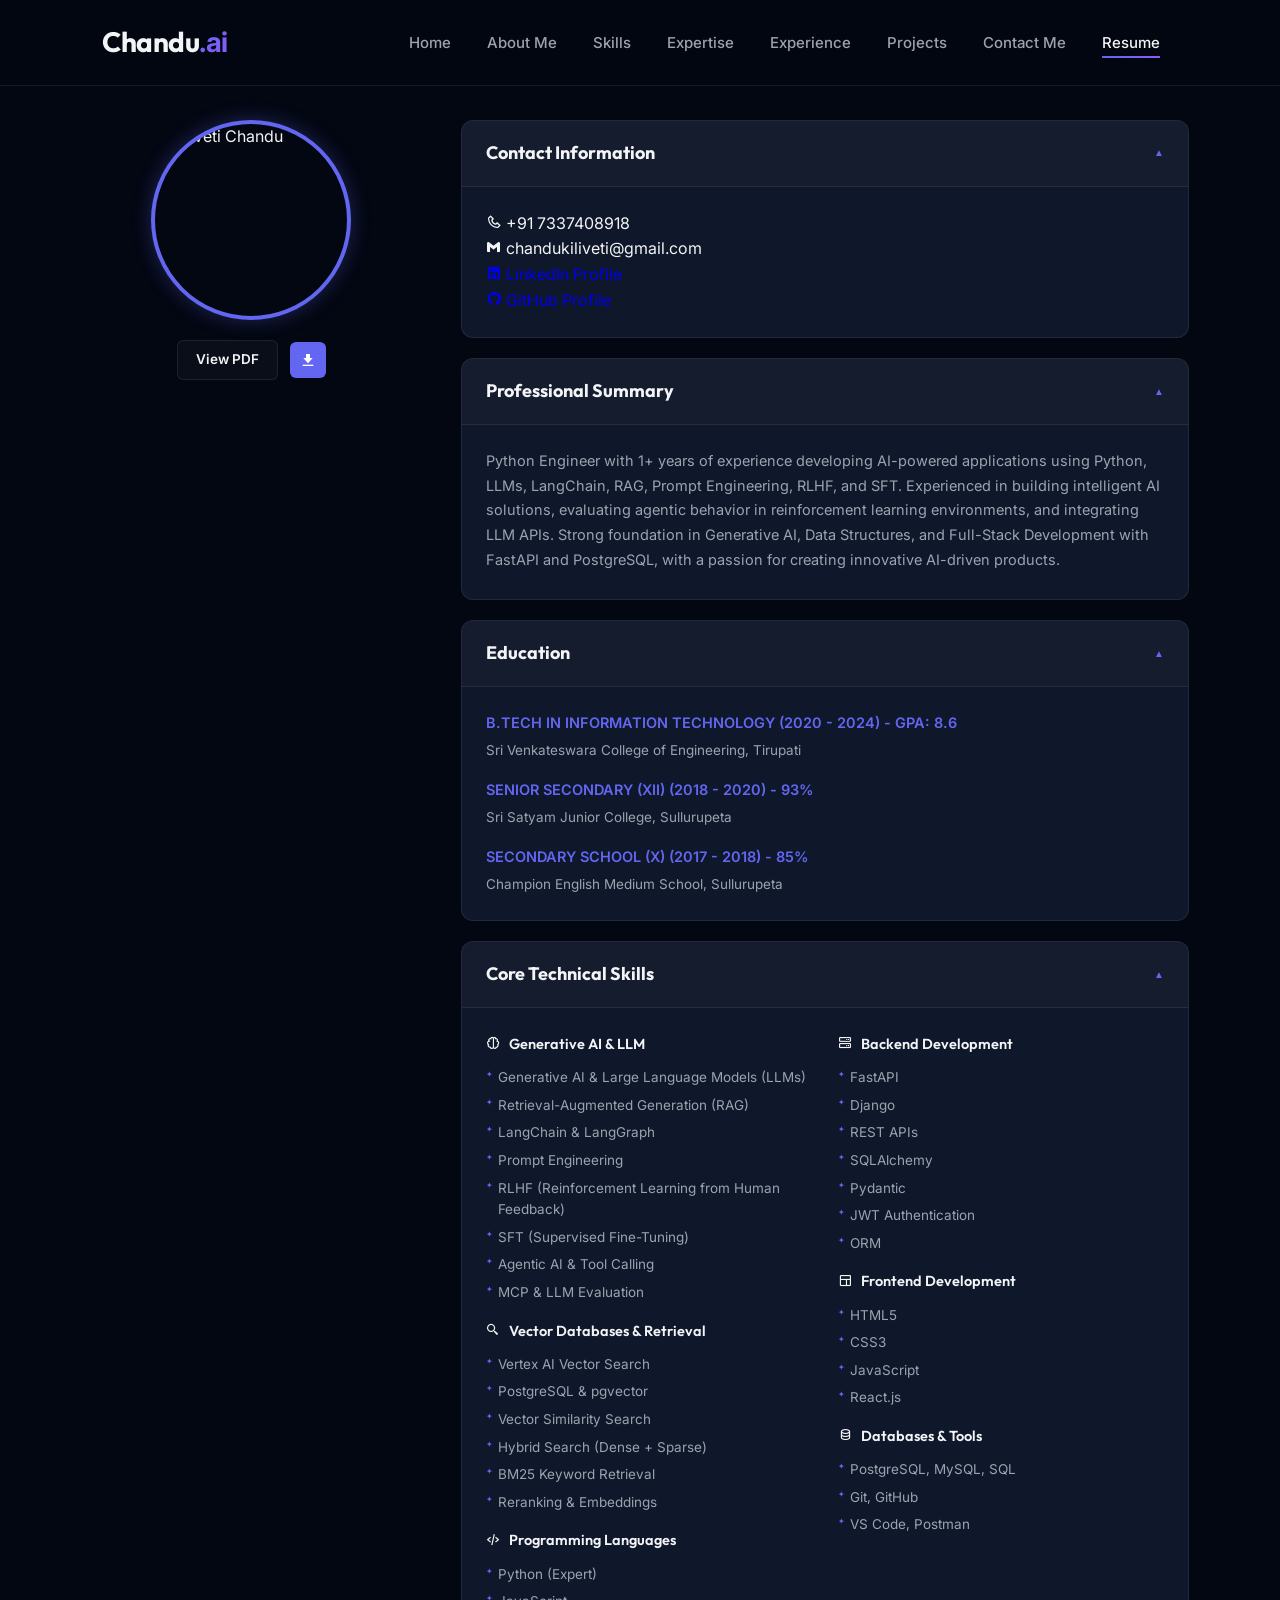
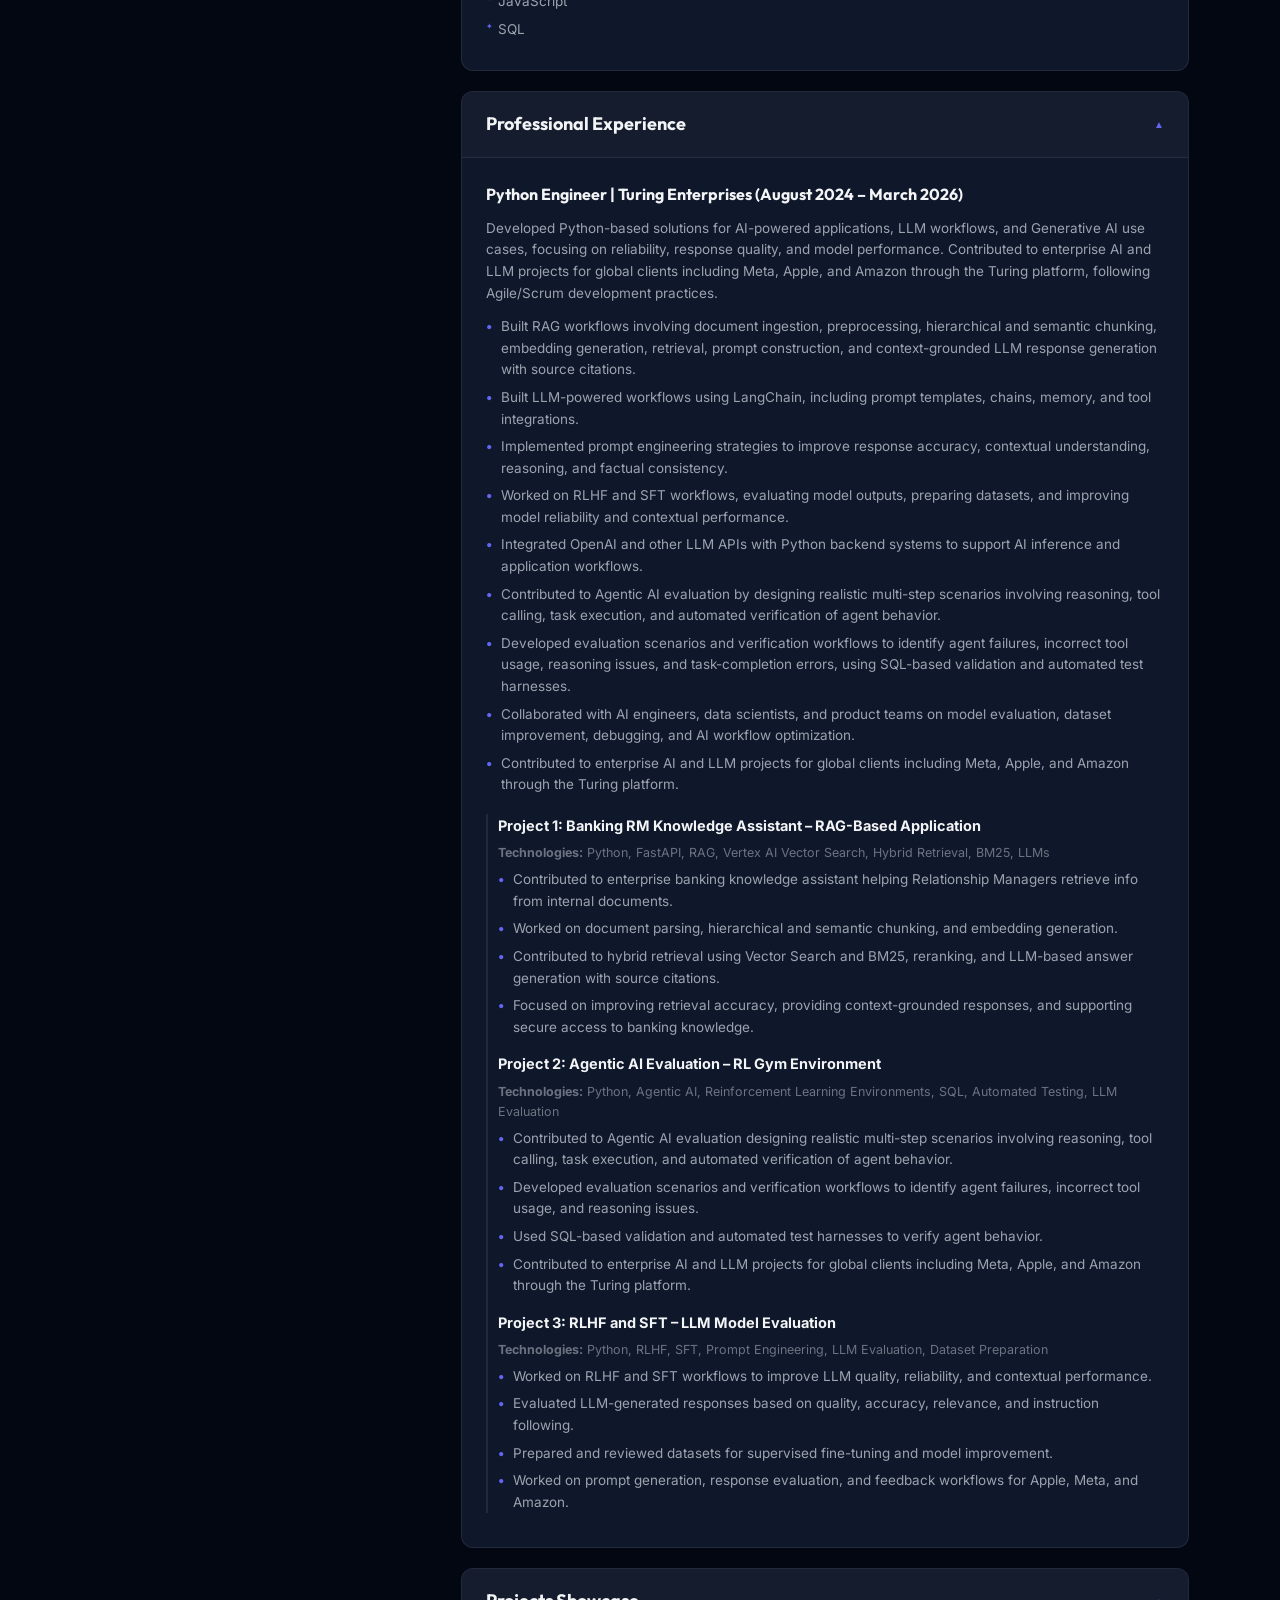
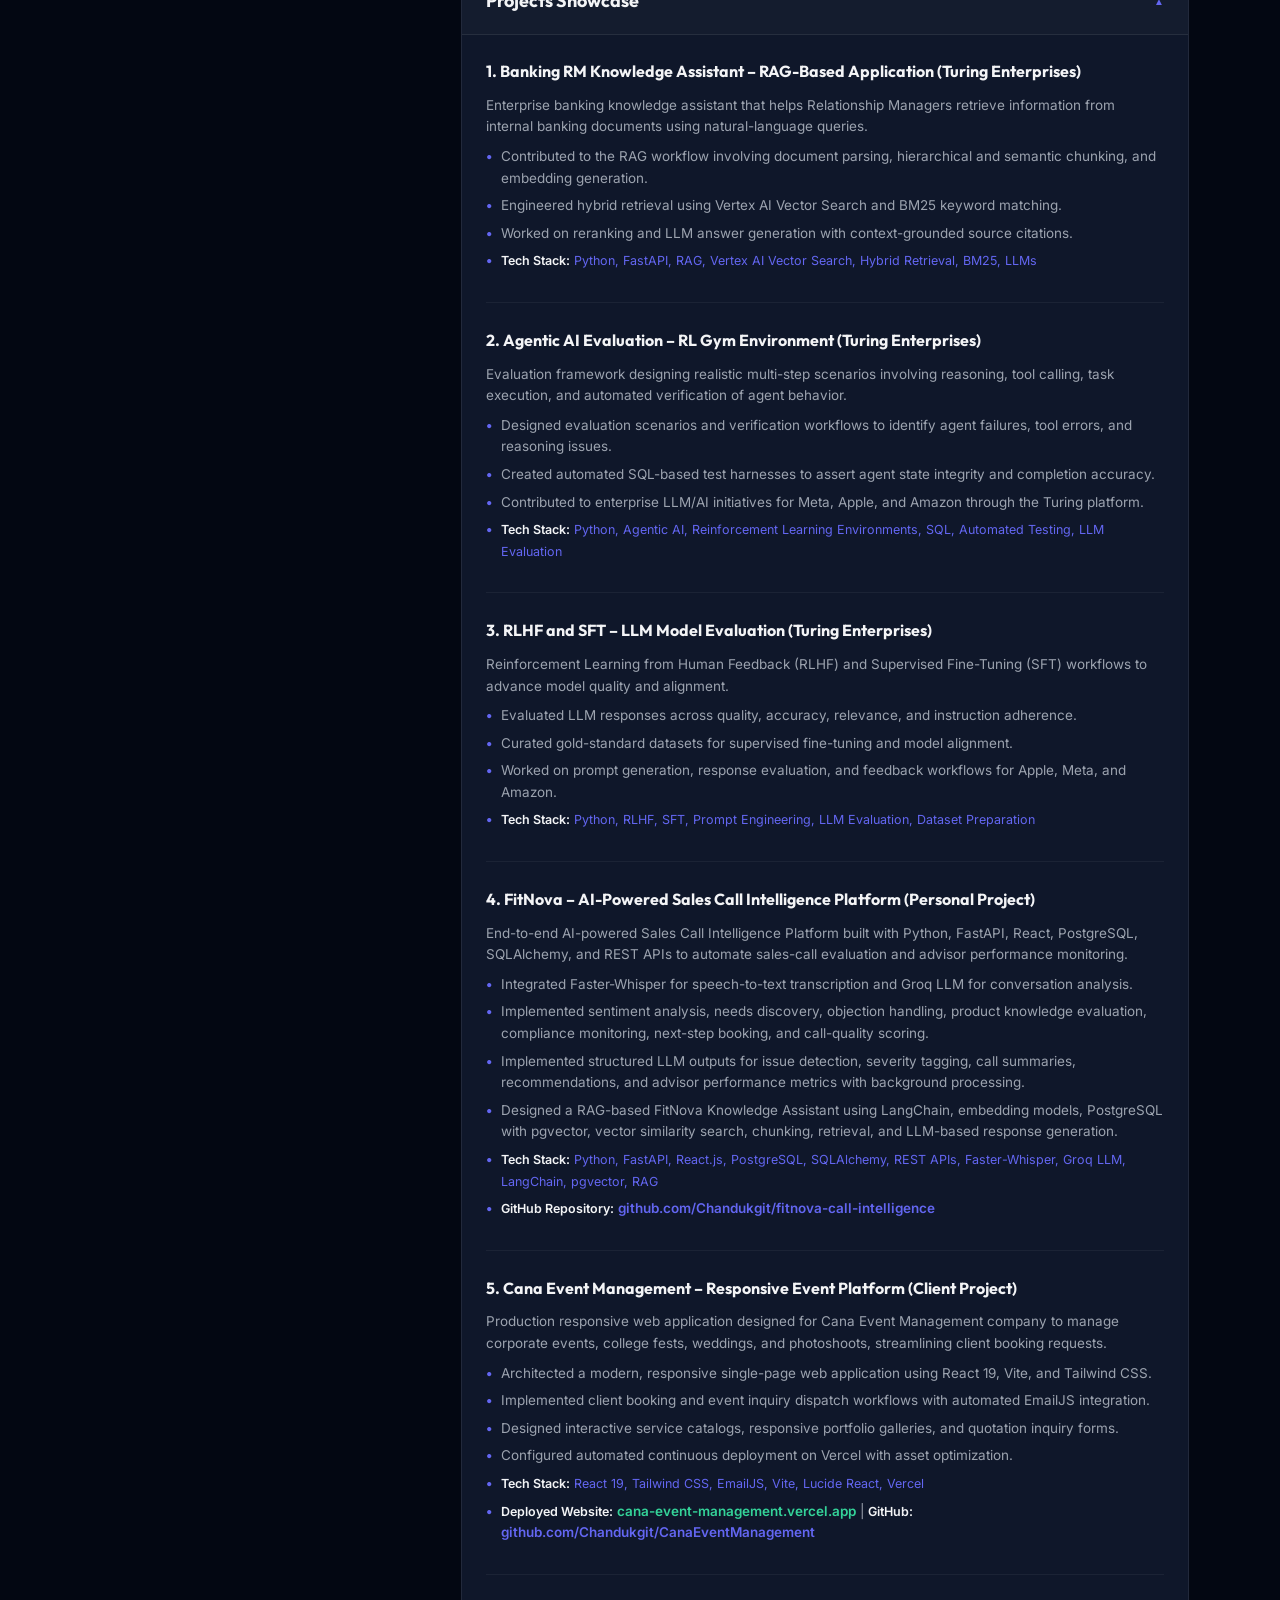
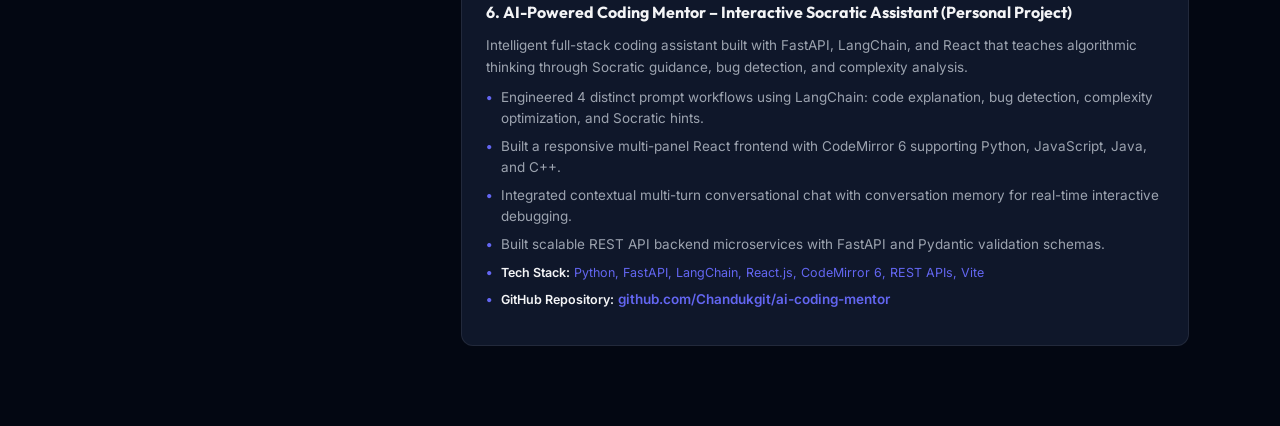
==== commit 5a93cfbd: "Update portfolio: Python Engineer & Generative AI Specialist - Replaced resume with latest version (" ====
--- a/resume.Html
+++ b/resume.Html
@@ -4,10 +4,11 @@
     <meta charset="UTF-8">
     <meta http-equiv="X-UA-Compatible" content="IE=edge">
     <meta name="viewport" content="width=device-width, initial-scale=1.0">
+    <meta name="description" content="Kiliveti Chandu - Resume. Python Engineer & Generative AI Specialist.">
     <link rel="stylesheet" href="style.css">
     <link rel="stylesheet" href="https://cdn.jsdelivr.net/npm/boxicons@latest/css/boxicons.min.css">
     <link href="https://fonts.googleapis.com/icon?family=Material+Icons" rel="stylesheet">
-    <title>Resume | Kiliveti Chandu</title>
+    <title>Resume | Kiliveti Chandu - Python Engineer &amp; Generative AI Specialist</title>
 </head>
 <body>
     
@@ -18,6 +19,7 @@
         <ul class="navlist">
           <li><a href="index.html">Home</a></li>
           <li><a href="index.html#about">About Me</a></li>
+          <li><a href="index.html#skills">Skills</a></li>
           <li><a href="index.html#service">Expertise</a></li>
           <li><a href="index.html#experience">Experience</a></li>
           <li><a href="index.html#Pojects">Projects</a></li>
@@ -33,8 +35,8 @@
         <div class="image_resume">
             <img src="resumeimg.jpg" alt="Kiliveti Chandu" width="200" height="200">
             <div class="resume-icons">
-                <a class="resume-btn" href="ChandukilivetiResume.pdf" target="_blank">View PDF</a>
-                <a href="ChandukilivetiResume.pdf" id="download" download><i class='bx bxs-download'></i></a>
+                <a class="resume-btn" href="Kiliveti_Chandu_Resume.pdf" target="_blank">View PDF</a>
+                <a href="Kiliveti_Chandu_Resume.pdf" id="download" download="Kiliveti_Chandu_Resume.pdf" title="Download Latest Resume"><i class='bx bxs-download'></i></a>
             </div> 
         </div> 
 
@@ -47,8 +49,8 @@
                 <div class="wrapper">
                     <span><i class='bx bx-phone'></i> +91 7337408918</span><br>
                     <span><i class='bx bxl-gmail'></i> chandukiliveti@gmail.com</span><br>
-                    <a href="https://www.linkedin.com/in/chandu-kiliveti-058ba7244" target="_blank"><i class='bx bxl-linkedin-square'></i> Linkedin Profile</a><br>
-                    <a href="https://github.com/Chandukgit" target="_blank"><i class='bx bxl-github'></i> GitHub profile</a><br>
+                    <a href="https://www.linkedin.com/in/chandu-kiliveti-058ba7244/" target="_blank"><i class='bx bxl-linkedin-square'></i> LinkedIn Profile</a><br>
+                    <a href="https://github.com/Chandukgit" target="_blank"><i class='bx bxl-github'></i> GitHub Profile</a><br>
                 </div>
             </div>
 
@@ -56,8 +58,8 @@
             <div class="content active">
                 <h2 onclick="displayContent(this)">Professional Summary</h2>
                 <div class="wrapper">
-                    <p style="color: var(--text-secondary); font-weight: normal; font-size: 14.5px; margin-top: 0;">
-                        Generative AI Engineer & Python Full Stack Developer with 1.5+ years of experience developing AI-powered applications using Python, LLMs, LangChain, RAG, Prompt Engineering, RLHF, and SFT. Experienced in building intelligent agentic architectures, integrating API pipelines, optimizing models, developing scalable cloud-native backend systems on Azure, and building responsive user interfaces. Strong foundation in NLP, Machine Learning, and Full-Stack development.
+                    <p style="color: var(--text-secondary); font-weight: normal; font-size: 14.5px; margin-top: 0; line-height: 1.7;">
+                        Python Engineer with 1+ years of experience developing AI-powered applications using Python, LLMs, LangChain, RAG, Prompt Engineering, RLHF, and SFT. Experienced in building intelligent AI solutions, evaluating agentic behavior in reinforcement learning environments, and integrating LLM APIs. Strong foundation in Generative AI, Data Structures, and Full-Stack Development with FastAPI and PostgreSQL, with a passion for creating innovative AI-driven products.
                     </p>
                 </div>
             </div>
@@ -77,44 +79,66 @@
                 </div>
             </div>
 
-            <!-- Skills -->
+            <!-- Core Technical Skills -->
             <div class="skills active">
-                <h2 onclick="displayContent(this)">Core Skills</h2>
+                <h2 onclick="displayContent(this)">Core Technical Skills</h2>
                 <div class="wrapper">
                      <div class="skillswrapper">
                         <div>
-                            <h3><i class='bx bx-brain'></i> AI & Generative AI</h3>
-                            <ul>
-                                <li>Large Language Models (LLMs)</li>
-                                <li>Prompt Engineering & Reflection</li>
-                                <li>RAG Pipelines & Vector Search</li>
-                                <li>AI Agents & LangGraph</li>
-                                <li>RLHF & SFT Fine-tuning Pipelines</li>
-                                <li>LangChain framework</li>
+                            <h3><i class='bx bx-brain'></i> Generative AI &amp; LLM</h3>
+                            <ul>
+                                <li>Generative AI &amp; Large Language Models (LLMs)</li>
+                                <li>Retrieval-Augmented Generation (RAG)</li>
+                                <li>LangChain &amp; LangGraph</li>
+                                <li>Prompt Engineering</li>
+                                <li>RLHF (Reinforcement Learning from Human Feedback)</li>
+                                <li>SFT (Supervised Fine-Tuning)</li>
+                                <li>Agentic AI &amp; Tool Calling</li>
+                                <li>MCP &amp; LLM Evaluation</li>
                             </ul>
                             
-                            <h3><i class='bx bx-code-alt'></i> Programming</h3>
+                            <h3><i class='bx bx-search-alt-2'></i> Vector Databases &amp; Retrieval</h3>
+                            <ul>
+                                <li>Vertex AI Vector Search</li>
+                                <li>PostgreSQL &amp; pgvector</li>
+                                <li>Vector Similarity Search</li>
+                                <li>Hybrid Search (Dense + Sparse)</li>
+                                <li>BM25 Keyword Retrieval</li>
+                                <li>Reranking &amp; Embeddings</li>
+                            </ul>
+
+                            <h3><i class='bx bx-code-alt'></i> Programming Languages</h3>
                             <ul>
                                 <li>Python (Expert)</li>
-                                <li>Java</li>
-                                <li>C</li>
+                                <li>JavaScript</li>
+                                <li>SQL</li>
                             </ul>
                         </div>
                         <div>
-                            <h3><i class='bx bx-cog'></i> Full Stack & Backend</h3>
-                            <ul>
-                                <li>Python Full Stack Development</li>
+                            <h3><i class='bx bx-server'></i> Backend Development</h3>
+                            <ul>
                                 <li>FastAPI</li>
                                 <li>Django</li>
-                                <li>REST API Integration</li>
+                                <li>REST APIs</li>
+                                <li>SQLAlchemy</li>
+                                <li>Pydantic</li>
+                                <li>JWT Authentication</li>
+                                <li>ORM</li>
+                            </ul>
+
+                            <h3><i class='bx bx-layout'></i> Frontend Development</h3>
+                            <ul>
+                                <li>HTML5</li>
+                                <li>CSS3</li>
+                                <li>JavaScript</li>
+                                <li>React.js</li>
                             </ul>
                             
-                            <h3><i class='bx bx-data'></i> Databases & Tools</h3>
-                            <ul>
-                                <li>MySQL / SQL</li>
-                                <li>Git / GitHub</li>
-                                <li>Azure Cloud Services (App Service, Functions)</li>
-                                <li>VS Code / Jupyter Notebooks</li>
+                            <h3><i class='bx bx-data'></i> Databases &amp; Tools</h3>
+                            <ul>
+                                <li>PostgreSQL, MySQL, SQL</li>
+                                <li>Git, GitHub</li>
+                                <li>VS Code, Postman</li>
                             </ul>
                         </div>
                     </div>
@@ -126,75 +150,162 @@
                 <h2 onclick="displayContent(this)">Professional Experience</h2>
                 <div class="wrapper">
                     
-                    <div class="projectcontent-wrapper">
-                        <h3>Generative AI Engineer | Turing (August 2024 - Present)</h3>
-                        <ul>
-                            <li>Developed and optimized GenAI applications using Python, LLMs, LangChain, and vector stores to solve business problems.</li>
-                            <li>Engineered multi-agent systems using LangGraph (supervisor architecture) for automating user inquiries.</li>
-                            <li>Designed prompt engineering workflows, prompt templates, tool binding, and error correction layers.</li>
-                            <li>Implemented RAG systems enabling search and natural language Q&A across unstructured RFQ sheets and documents.</li>
-                            <li>Deployed production solutions on Azure (App Service, Function Apps, Key Vault, Blob Storage).</li>
-                            <li>Contributed to AI/LLM deliverables for global enterprise clients including Meta, Apple, and Amazon.</li>
-                        </ul>
-                    </div>
-
-                    <div class="projectcontent-wrapper">
-                        <h3>LLM Reviewer, Prompt Engineer & Trainer | Outlier (Freelance, Jan 2025 - June 2025)</h3>
-                        <ul>
-                            <li>Reviewed and rated model text/code generations for factual accuracy, formatting compliance, and alignment.</li>
-                            <li>Designed complex prompt templates to test model capabilities, reasoning pipelines, and edge cases.</li>
-                            <li>Submitted feedback data supporting Supervised Fine-Tuning (SFT) and RLHF workflows.</li>
-                        </ul>
-                    </div>
-
-                    <div class="projectcontent-wrapper">
-                        <h3>Computer Science Subject Matter Expert | Chegg (Freelance)</h3>
-                        <ul>
-                            <li>Delivered code and data structures solutions and written guidance for learners worldwide.</li>
-                        </ul>
-                    </div>
-
-                </div>
-            </div>
-
-            <!-- Projects -->
+                    <!-- Turing Enterprises -->
+                    <div class="projectcontent-wrapper">
+                        <h3>Python Engineer | Turing Enterprises (August 2024 – March 2026)</h3>
+                        <p style="font-size: 13.5px; color: var(--text-secondary); margin-bottom: 12px; display: block; line-height: 1.6;">
+                            Developed Python-based solutions for AI-powered applications, LLM workflows, and Generative AI use cases, focusing on reliability, response quality, and model performance. Contributed to enterprise AI and LLM projects for global clients including Meta, Apple, and Amazon through the Turing platform, following Agile/Scrum development practices.
+                        </p>
+                        <ul>
+                            <li>Built RAG workflows involving document ingestion, preprocessing, hierarchical and semantic chunking, embedding generation, retrieval, prompt construction, and context-grounded LLM response generation with source citations.</li>
+                            <li>Built LLM-powered workflows using LangChain, including prompt templates, chains, memory, and tool integrations.</li>
+                            <li>Implemented prompt engineering strategies to improve response accuracy, contextual understanding, reasoning, and factual consistency.</li>
+                            <li>Worked on RLHF and SFT workflows, evaluating model outputs, preparing datasets, and improving model reliability and contextual performance.</li>
+                            <li>Integrated OpenAI and other LLM APIs with Python backend systems to support AI inference and application workflows.</li>
+                            <li>Contributed to Agentic AI evaluation by designing realistic multi-step scenarios involving reasoning, tool calling, task execution, and automated verification of agent behavior.</li>
+                            <li>Developed evaluation scenarios and verification workflows to identify agent failures, incorrect tool usage, reasoning issues, and task-completion errors, using SQL-based validation and automated test harnesses.</li>
+                            <li>Collaborated with AI engineers, data scientists, and product teams on model evaluation, dataset improvement, debugging, and AI workflow optimization.</li>
+                            <li>Contributed to enterprise AI and LLM projects for global clients including Meta, Apple, and Amazon through the Turing platform.</li>
+                        </ul>
+
+                        <!-- Sub-Projects -->
+                        <div style="margin-top: 18px; padding-left: 10px; border-left: 2px solid var(--border-color);">
+                            <h4 style="color: var(--text-primary); font-size: 14.5px; margin-bottom: 6px;">
+                                Project 1: Banking RM Knowledge Assistant – RAG-Based Application
+                            </h4>
+                            <p style="font-size: 12.5px; color: var(--text-muted); margin-bottom: 6px; display: block;">
+                                <strong>Technologies:</strong> Python, FastAPI, RAG, Vertex AI Vector Search, Hybrid Retrieval, BM25, LLMs
+                            </p>
+                            <ul>
+                                <li>Contributed to enterprise banking knowledge assistant helping Relationship Managers retrieve info from internal documents.</li>
+                                <li>Worked on document parsing, hierarchical and semantic chunking, and embedding generation.</li>
+                                <li>Contributed to hybrid retrieval using Vector Search and BM25, reranking, and LLM-based answer generation with source citations.</li>
+                                <li>Focused on improving retrieval accuracy, providing context-grounded responses, and supporting secure access to banking knowledge.</li>
+                            </ul>
+
+                            <h4 style="color: var(--text-primary); font-size: 14.5px; margin-top: 14px; margin-bottom: 6px;">
+                                Project 2: Agentic AI Evaluation – RL Gym Environment
+                            </h4>
+                            <p style="font-size: 12.5px; color: var(--text-muted); margin-bottom: 6px; display: block;">
+                                <strong>Technologies:</strong> Python, Agentic AI, Reinforcement Learning Environments, SQL, Automated Testing, LLM Evaluation
+                            </p>
+                            <ul>
+                                <li>Contributed to Agentic AI evaluation designing realistic multi-step scenarios involving reasoning, tool calling, task execution, and automated verification of agent behavior.</li>
+                                <li>Developed evaluation scenarios and verification workflows to identify agent failures, incorrect tool usage, and reasoning issues.</li>
+                                <li>Used SQL-based validation and automated test harnesses to verify agent behavior.</li>
+                                <li>Contributed to enterprise AI and LLM projects for global clients including Meta, Apple, and Amazon through the Turing platform.</li>
+                            </ul>
+
+                            <h4 style="color: var(--text-primary); font-size: 14.5px; margin-top: 14px; margin-bottom: 6px;">
+                                Project 3: RLHF and SFT – LLM Model Evaluation
+                            </h4>
+                            <p style="font-size: 12.5px; color: var(--text-muted); margin-bottom: 6px; display: block;">
+                                <strong>Technologies:</strong> Python, RLHF, SFT, Prompt Engineering, LLM Evaluation, Dataset Preparation
+                            </p>
+                            <ul>
+                                <li>Worked on RLHF and SFT workflows to improve LLM quality, reliability, and contextual performance.</li>
+                                <li>Evaluated LLM-generated responses based on quality, accuracy, relevance, and instruction following.</li>
+                                <li>Prepared and reviewed datasets for supervised fine-tuning and model improvement.</li>
+                                <li>Worked on prompt generation, response evaluation, and feedback workflows for Apple, Meta, and Amazon.</li>
+                            </ul>
+                        </div>
+                    </div>
+
+                </div>
+            </div>
+
+            <!-- Projects Showcase -->
             <div class="project-container active">
                 <h2 onclick="displayContent(this)">Projects Showcase</h2>
                 <div class="wrapper">
                     
-                    <div class="projectcontent-wrapper">
-                        <h3>AI-Powered Coding Mentor</h3>
-                        <ul>
-                            <li>Developed full-stack AI coding assistant using FastAPI, LangChain, and OpenAI APIs for real-time guidance.</li>
-                            <li>Implemented prompts for code quality analysis, complexity, and bug fixing.</li>
-                            <li><span>Tech Stack:</span> <p>FastAPI, LangChain, Python, OpenAI API</p></li>
+                    <!-- Project 1 -->
+                    <div class="projectcontent-wrapper">
+                        <h3>1. Banking RM Knowledge Assistant – RAG-Based Application (Turing Enterprises)</h3>
+                        <p style="font-size: 13.5px; color: var(--text-secondary); margin-bottom: 8px; display: block;">
+                            Enterprise banking knowledge assistant that helps Relationship Managers retrieve information from internal banking documents using natural-language queries.
+                        </p>
+                        <ul>
+                            <li>Contributed to the RAG workflow involving document parsing, hierarchical and semantic chunking, and embedding generation.</li>
+                            <li>Engineered hybrid retrieval using Vertex AI Vector Search and BM25 keyword matching.</li>
+                            <li>Worked on reranking and LLM answer generation with context-grounded source citations.</li>
+                            <li><span>Tech Stack:</span> <p>Python, FastAPI, RAG, Vertex AI Vector Search, Hybrid Retrieval, BM25, LLMs</p></li>
                         </ul>
                     </div>    
 
-                    <div class="projectcontent-wrapper">
-                        <h3>Multi-Page PDF Conversational Search Engine (RAG)</h3>
-                        <ul>
-                            <li>Privacy-focused vector search platform that allows users to upload PDFs and query them in natural language.</li>
-                            <li>Implements source citations and hallucination guardrails.</li>
-                            <li><span>Tech Stack:</span> <p>Python, OpenAI Embeddings, Vector Databases, Streamlit/HTML</p></li>
+                    <!-- Project 2 -->
+                    <div class="projectcontent-wrapper">
+                        <h3>2. Agentic AI Evaluation – RL Gym Environment (Turing Enterprises)</h3>
+                        <p style="font-size: 13.5px; color: var(--text-secondary); margin-bottom: 8px; display: block;">
+                            Evaluation framework designing realistic multi-step scenarios involving reasoning, tool calling, task execution, and automated verification of agent behavior.
+                        </p>
+                        <ul>
+                            <li>Designed evaluation scenarios and verification workflows to identify agent failures, tool errors, and reasoning issues.</li>
+                            <li>Created automated SQL-based test harnesses to assert agent state integrity and completion accuracy.</li>
+                            <li>Contributed to enterprise LLM/AI initiatives for Meta, Apple, and Amazon through the Turing platform.</li>
+                            <li><span>Tech Stack:</span> <p>Python, Agentic AI, Reinforcement Learning Environments, SQL, Automated Testing, LLM Evaluation</p></li>
                         </ul>
                     </div>  
 
-                    <div class="projectcontent-wrapper">
-                        <h3>Resume Intelligence Assistant</h3>
-                        <ul>
-                            <li>Semantic candidate ranking search engine designed for recruiting departments.</li>
-                            <li>Parses multiple resumes, matches query intent, and returns candidate lists with reasoning.</li>
-                            <li><span>Tech Stack:</span> <p>Python, Semantic Similarity Search, LLMs</p></li>
-                        </ul>
-                    </div>
-
-                    <div class="projectcontent-wrapper">
-                        <h3>Bikes Web Application</h3>
-                        <ul>
-                            <li>Listing app parsing Hero, Honda, and Bajaj bikes listings using Beautiful Soup scraping.</li>
-                            <li>Features session authentication and database catalog updates.</li>
-                            <li><span>Tech Stack:</span> <p>Python, Django, BeautifulSoup, MySQL, CSS</p></li>
+                    <!-- Project 3 -->
+                    <div class="projectcontent-wrapper">
+                        <h3>3. RLHF and SFT – LLM Model Evaluation (Turing Enterprises)</h3>
+                        <p style="font-size: 13.5px; color: var(--text-secondary); margin-bottom: 8px; display: block;">
+                            Reinforcement Learning from Human Feedback (RLHF) and Supervised Fine-Tuning (SFT) workflows to advance model quality and alignment.
+                        </p>
+                        <ul>
+                            <li>Evaluated LLM responses across quality, accuracy, relevance, and instruction adherence.</li>
+                            <li>Curated gold-standard datasets for supervised fine-tuning and model alignment.</li>
+                            <li>Worked on prompt generation, response evaluation, and feedback workflows for Apple, Meta, and Amazon.</li>
+                            <li><span>Tech Stack:</span> <p>Python, RLHF, SFT, Prompt Engineering, LLM Evaluation, Dataset Preparation</p></li>
+                        </ul>
+                    </div>
+
+                    <!-- Project 4: FitNova -->
+                    <div class="projectcontent-wrapper">
+                        <h3>4. FitNova – AI-Powered Sales Call Intelligence Platform (Personal Project)</h3>
+                        <p style="font-size: 13.5px; color: var(--text-secondary); margin-bottom: 8px; display: block;">
+                            End-to-end AI-powered Sales Call Intelligence Platform built with Python, FastAPI, React, PostgreSQL, SQLAlchemy, and REST APIs to automate sales-call evaluation and advisor performance monitoring.
+                        </p>
+                        <ul>
+                            <li>Integrated Faster-Whisper for speech-to-text transcription and Groq LLM for conversation analysis.</li>
+                            <li>Implemented sentiment analysis, needs discovery, objection handling, product knowledge evaluation, compliance monitoring, next-step booking, and call-quality scoring.</li>
+                            <li>Implemented structured LLM outputs for issue detection, severity tagging, call summaries, recommendations, and advisor performance metrics with background processing.</li>
+                            <li>Designed a RAG-based FitNova Knowledge Assistant using LangChain, embedding models, PostgreSQL with pgvector, vector similarity search, chunking, retrieval, and LLM-based response generation.</li>
+                            <li><span>Tech Stack:</span> <p>Python, FastAPI, React.js, PostgreSQL, SQLAlchemy, REST APIs, Faster-Whisper, Groq LLM, LangChain, pgvector, RAG</p></li>
+                            <li><span>GitHub Repository:</span> <a href="https://github.com/Chandukgit/fitnova-call-intelligence" target="_blank" style="color: var(--primary-color); font-weight: 600;">github.com/Chandukgit/fitnova-call-intelligence</a></li>
+                        </ul>
+                    </div>
+
+                    <!-- Project 5: Cana Event Management -->
+                    <div class="projectcontent-wrapper">
+                        <h3>5. Cana Event Management – Responsive Event Platform (Client Project)</h3>
+                        <p style="font-size: 13.5px; color: var(--text-secondary); margin-bottom: 8px; display: block;">
+                            Production responsive web application designed for Cana Event Management company to manage corporate events, college fests, weddings, and photoshoots, streamlining client booking requests.
+                        </p>
+                        <ul>
+                            <li>Architected a modern, responsive single-page web application using React 19, Vite, and Tailwind CSS.</li>
+                            <li>Implemented client booking and event inquiry dispatch workflows with automated EmailJS integration.</li>
+                            <li>Designed interactive service catalogs, responsive portfolio galleries, and quotation inquiry forms.</li>
+                            <li>Configured automated continuous deployment on Vercel with asset optimization.</li>
+                            <li><span>Tech Stack:</span> <p>React 19, Tailwind CSS, EmailJS, Vite, Lucide React, Vercel</p></li>
+                            <li><span>Deployed Website:</span> <a href="https://cana-event-management.vercel.app/" target="_blank" style="color: #34d399; font-weight: 600;">cana-event-management.vercel.app</a> | <span>GitHub:</span> <a href="https://github.com/Chandukgit/CanaEventManagement" target="_blank" style="color: var(--primary-color); font-weight: 600;">github.com/Chandukgit/CanaEventManagement</a></li>
+                        </ul>
+                    </div>
+
+                    <!-- Project 6: AI-Powered Coding Mentor -->
+                    <div class="projectcontent-wrapper">
+                        <h3>6. AI-Powered Coding Mentor – Interactive Socratic Assistant (Personal Project)</h3>
+                        <p style="font-size: 13.5px; color: var(--text-secondary); margin-bottom: 8px; display: block;">
+                            Intelligent full-stack coding assistant built with FastAPI, LangChain, and React that teaches algorithmic thinking through Socratic guidance, bug detection, and complexity analysis.
+                        </p>
+                        <ul>
+                            <li>Engineered 4 distinct prompt workflows using LangChain: code explanation, bug detection, complexity optimization, and Socratic hints.</li>
+                            <li>Built a responsive multi-panel React frontend with CodeMirror 6 supporting Python, JavaScript, Java, and C++.</li>
+                            <li>Integrated contextual multi-turn conversational chat with conversation memory for real-time interactive debugging.</li>
+                            <li>Built scalable REST API backend microservices with FastAPI and Pydantic validation schemas.</li>
+                            <li><span>Tech Stack:</span> <p>Python, FastAPI, LangChain, React.js, CodeMirror 6, REST APIs, Vite</p></li>
+                            <li><span>GitHub Repository:</span> <a href="https://github.com/Chandukgit/ai-coding-mentor" target="_blank" style="color: var(--primary-color); font-weight: 600;">github.com/Chandukgit/ai-coding-mentor</a></li>
                         </ul>
                     </div>
 
@@ -206,4 +317,4 @@
     
     <script type="text/javascript" src="script.js"></script>
 </body>
-</html>
+</html>
--- a/style.css
+++ b/style.css
@@ -257,7 +257,8 @@
 .buttons {
   display: flex;
   align-items: center;
-  gap: 25px;
+  flex-wrap: wrap;
+  gap: 16px;
 }
 
 .sayhello {
@@ -279,6 +280,34 @@
   color: #fff;
   font-weight: 600;
   font-size: 15px;
+}
+
+.btn-resume {
+  display: inline-flex;
+  align-items: center;
+  gap: 8px;
+  padding: 12px 22px;
+  background: rgba(255, 255, 255, 0.05);
+  border: 1px solid var(--border-color);
+  border-radius: 8px;
+  color: var(--text-primary);
+  font-size: 14.5px;
+  font-weight: 600;
+  cursor: pointer;
+  transition: var(--transition-normal);
+}
+
+.btn-resume:hover {
+  background: rgba(99, 102, 241, 0.15);
+  border-color: var(--primary-color);
+  color: #fff;
+  transform: translateY(-2px);
+  box-shadow: 0 4px 15px rgba(99, 102, 241, 0.25);
+}
+
+.btn-resume i {
+  font-size: 18px;
+  color: var(--primary-color);
 }
 
 .watch {
@@ -878,6 +907,32 @@
   margin-bottom: 12px;
 }
 
+.project-badge-top {
+  display: inline-flex;
+  align-items: center;
+  gap: 6px;
+  padding: 4px 10px;
+  border-radius: 20px;
+  font-size: 11px;
+  font-weight: 700;
+  text-transform: uppercase;
+  letter-spacing: 0.5px;
+  margin-bottom: 12px;
+  width: fit-content;
+}
+
+.project-badge-top.enterprise {
+  background: rgba(99, 102, 241, 0.15);
+  color: #a5b4fc;
+  border: 1px solid rgba(99, 102, 241, 0.35);
+}
+
+.project-badge-top.personal {
+  background: rgba(16, 185, 129, 0.15);
+  color: #6ee7b7;
+  border: 1px solid rgba(16, 185, 129, 0.35);
+}
+
 .project-tags span {
   font-size: 11px;
   font-weight: 600;
@@ -904,6 +959,32 @@
   flex-grow: 1;
 }
 
+.project-contributions {
+  list-style: none;
+  margin: 10px 0 16px;
+  padding: 0;
+  display: flex;
+  flex-direction: column;
+  gap: 8px;
+}
+
+.project-contributions li {
+  font-size: 13px;
+  color: var(--text-secondary);
+  line-height: 1.5;
+  padding-left: 18px;
+  position: relative;
+}
+
+.project-contributions li::before {
+  content: '✦';
+  position: absolute;
+  left: 0;
+  top: 1px;
+  color: var(--primary-color);
+  font-size: 9px;
+}
+
 .project-footer {
   display: flex;
   justify-content: space-between;
@@ -930,6 +1011,127 @@
 
 .project-git-link:hover {
   color: var(--primary-color);
+}
+
+.project-links-group {
+  display: flex;
+  align-items: center;
+  gap: 12px;
+}
+
+.project-live-link {
+  font-size: 13px;
+  color: #34d399;
+  font-weight: 600;
+  display: flex;
+  align-items: center;
+  gap: 5px;
+  transition: var(--transition-fast);
+}
+
+.project-live-link:hover {
+  color: #6ee7b7;
+  transform: translateY(-1px);
+}
+
+.project-confidential {
+  font-size: 12px;
+  color: var(--text-muted);
+  display: inline-flex;
+  align-items: center;
+  gap: 5px;
+  font-weight: 500;
+}
+
+.project-confidential i {
+  color: var(--primary-color);
+  font-size: 15px;
+}
+
+/* Skills Section */
+.skills-section {
+  background: #050914;
+}
+
+.skills-grid {
+  display: grid;
+  grid-template-columns: repeat(auto-fit, minmax(320px, 1fr));
+  gap: 24px;
+  margin-top: 2rem;
+}
+
+.skill-card {
+  background: var(--bg-card);
+  border: 1px solid var(--border-color);
+  border-radius: 12px;
+  padding: 24px;
+  transition: var(--transition-normal);
+  display: flex;
+  flex-direction: column;
+}
+
+.skill-card:hover {
+  transform: translateY(-4px);
+  border-color: var(--border-color-hover);
+  box-shadow: 0 15px 30px -10px rgba(0, 0, 0, 0.35);
+}
+
+.skill-card-header {
+  display: flex;
+  align-items: center;
+  gap: 12px;
+  margin-bottom: 16px;
+  padding-bottom: 12px;
+  border-bottom: 1px solid rgba(255, 255, 255, 0.05);
+}
+
+.skill-card-icon {
+  width: 40px;
+  height: 40px;
+  border-radius: 10px;
+  background: rgba(99, 102, 241, 0.12);
+  color: var(--primary-color);
+  display: flex;
+  align-items: center;
+  justify-content: center;
+  font-size: 22px;
+  flex-shrink: 0;
+}
+
+.skill-card:hover .skill-card-icon {
+  background: var(--gradient-primary);
+  color: #fff;
+}
+
+.skill-card h4 {
+  font-family: var(--font-heading);
+  font-size: 16px;
+  font-weight: 700;
+  color: var(--text-primary);
+}
+
+.skill-badges-flow {
+  display: flex;
+  flex-wrap: wrap;
+  gap: 8px;
+}
+
+.skill-badges-flow span {
+  padding: 6px 12px;
+  background: rgba(255, 255, 255, 0.03);
+  border: 1px solid var(--border-color);
+  color: var(--text-secondary);
+  font-size: 13px;
+  font-weight: 500;
+  border-radius: 6px;
+  transition: var(--transition-fast);
+}
+
+.skill-badges-flow span:hover {
+  background: rgba(99, 102, 241, 0.1);
+  border-color: var(--primary-color);
+  color: var(--text-primary);
+  transform: translateY(-2px);
 }
 
 /* Contact Section */
